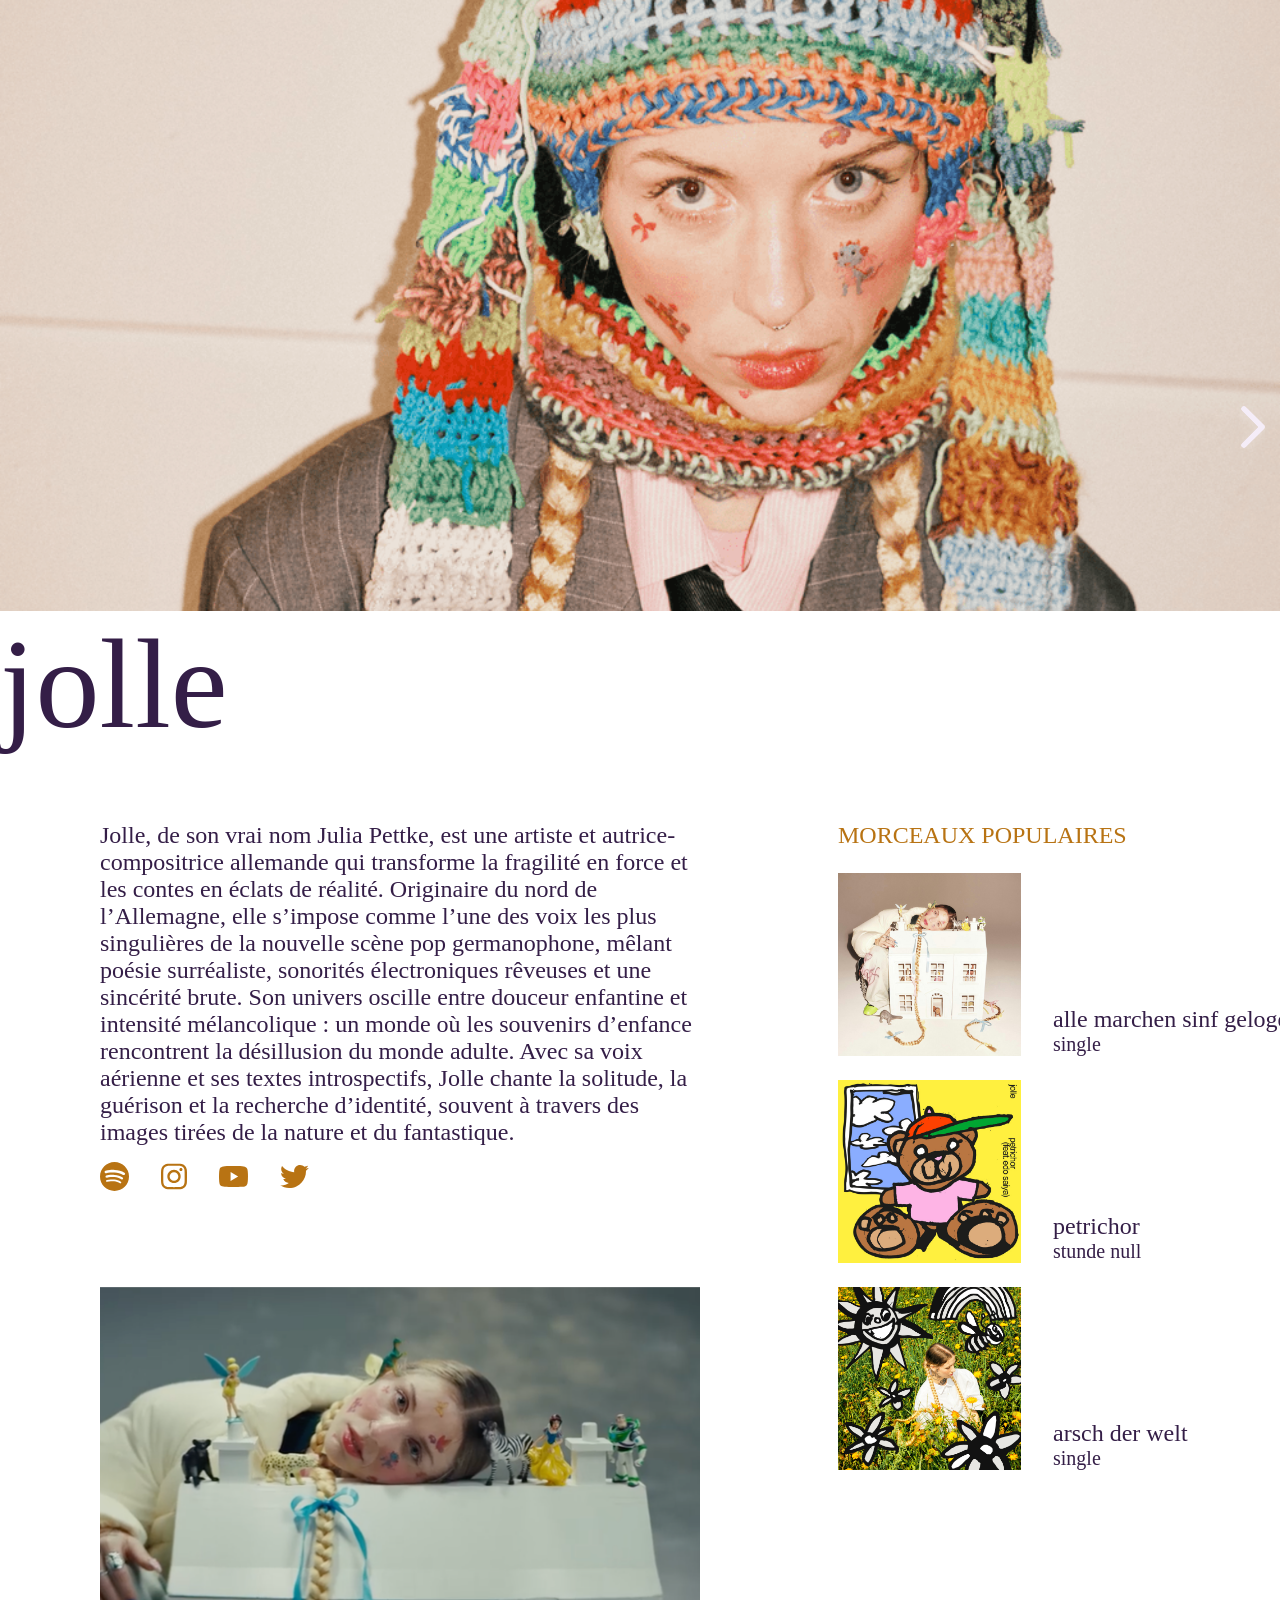
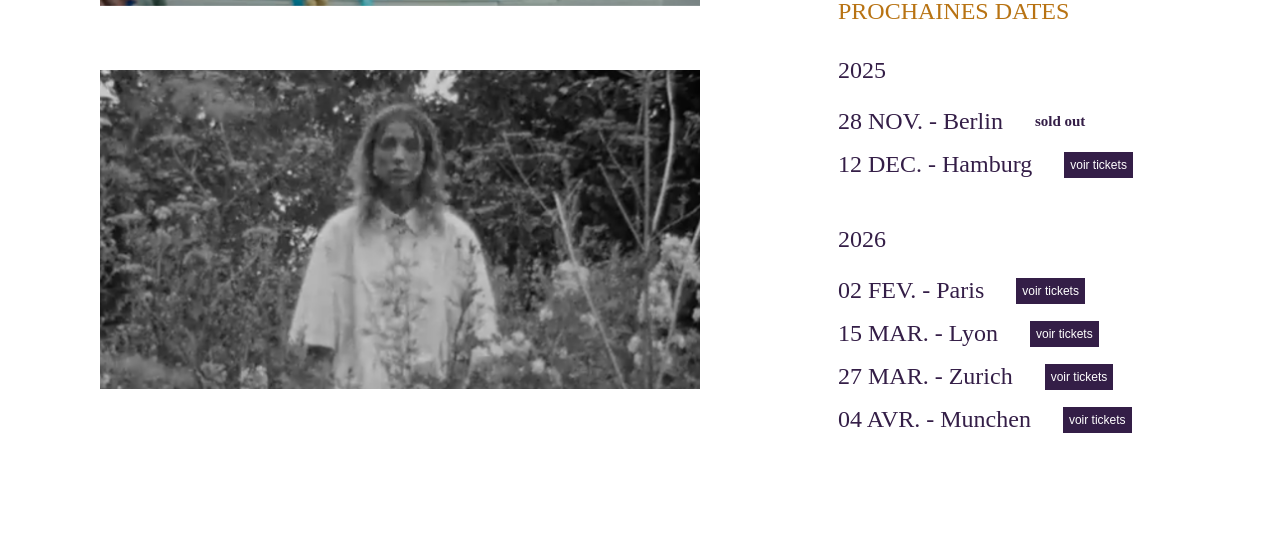
==== src/artiste.html @ 943c688c "deuxième page détails-artiste" ====
<!DOCTYPE html>
<html lang="en">
  <head>
    <meta charset="UTF-8" />
    <meta name="viewport" content="width=device-width, initial-scale=1.0" />
    <title>Document</title>
    <link rel="stylesheet" href="css/main.css" />
  </head>
  <body>
    <include src="./components/nav.html"></include>

    <div class="slider-artiste">
      <img class="presentation" src="img/jolle-artistepage.png" alt="" />
      <div class="infos">
        <img class="next" src="img/arrow.svg" alt="" />
      </div>
      <h2>jolle</h2>
    </div>
    <main class="content-artiste">
      <div class="left">
        <div class="introduction">
          <p>
            Jolle, de son vrai nom Julia Pettke, est une artiste et
            autrice-compositrice allemande qui transforme la fragilité en force
            et les contes en éclats de réalité. Originaire du nord de
            l’Allemagne, elle s’impose comme l’une des voix les plus singulières
            de la nouvelle scène pop germanophone, mêlant poésie surréaliste,
            sonorités électroniques rêveuses et une sincérité brute. Son univers
            oscille entre douceur enfantine et intensité mélancolique : un monde
            où les souvenirs d’enfance rencontrent la désillusion du monde
            adulte. Avec sa voix aérienne et ses textes introspectifs, Jolle
            chante la solitude, la guérison et la recherche d’identité, souvent
            à travers des images tirées de la nature et du fantastique.
          </p>
          <div class="reseaux">
            <img src="img/orange/spotify-orange.svg" alt="" />
            <img src="img/orange/instagram-orange.svg" alt="" />
            <img src="img/orange/youtube-orange.svg" alt="" />
            <img src="img/orange/twitter-orange.svg" alt="" />
          </div>
        </div>
        <div class="clips">
          <img src="img/clip1.png" alt="" />
          <img src="img/clip2.png" alt="" />
        </div>
      </div>

      <div class="right">
        <div class="morceaux">
          <h1>morceaux populaires</h1>
          <div class="gelogen">
            <img src="img/cover-gelogen.jpg" alt="" />
            <div class="name">
              <p class="title">alle marchen sinf gelogen</p>
              <p class="type">single</p>
            </div>
          </div>

          <div class="petrichor">
            <img src="img/cover-petrichor.jpg" alt="" />
            <div class="name">
              <p class="title">petrichor</p>
              <p class="type">stunde null</p>
            </div>
          </div>

          <div class="arsch">
            <img src="img/cover-arsch.jpg" alt="" />
            <div class="name">
              <p class="title">arsch der welt</p>
              <p class="type">single</p>
            </div>
          </div>
        </div>
        <div class="date">
          <h1>prochaines dates</h1>

          <div class="dates-complete">
            <h2 class="annee">2025</h2>

            <div class="infos-tickets">
              <h3 class="lieu">28 NOV. - Berlin</h3>
              <h3 class="sold-out">sold out</h3>
            </div>

            <div class="infos-tickets">
              <h3 class="lieu">12 DEC. - Hamburg</h3>
              <h3 class="tickets">voir tickets</h3>
            </div>

            <h2 class="annee">2026</h2>
            <div class="infos-tickets">
              <h3 class="lieu">02 FEV. - Paris</h3>
              <h3 class="tickets">voir tickets</h3>
            </div>

            <div class="infos-tickets">
              <h3 class="lieu">15 MAR. - Lyon</h3>
              <h3 class="tickets">voir tickets</h3>
            </div>

            <div class="infos-tickets">
              <h3 class="lieu">27 MAR. - Zurich</h3>
              <h3 class="tickets">voir tickets</h3>
            </div>

            <div class="infos-tickets">
              <h3 class="lieu">04 AVR. - Munchen</h3>
              <h3 class="tickets">voir tickets</h3>
            </div>
          </div>
        </div>
      </div>
    </main>
  </body>
</html>
---- src/css/main.css ----
* {
  box-sizing: border-box;
  margin: 0;
  padding: 0;
}

a {
  color: inherit;
}

img,
video {
  display: block;
}

body {
  font-family: "Antique Legacy Trial";
}

.menu {
  display: flex;
  flex-direction: row;
  align-items: center;
  gap: 32px;
}

.nav {
  display: flex;
  flex-direction: row;
  align-items: center;
  justify-content: space-between;
  margin: 16px 15px 32px 15px;
}

.nav img {
  width: 118px;
}

p {
  color: #341e47;
  font-size: 24px;
  font-weight: 400;
}

.icons {
  display: flex;
  gap: 16px;
}

.icons img {
  width: 24px;
}

.slider {
  position: relative;
}

.slider .artiste {
  width: 100%;
  object-fit: cover;
  height: 611px;
  object-position: top;
  overflow: hidden;
}

.slider .artiste {
  width: 100%;
  object-fit: cover;
  display: block;
}

.slider .info {
  display: flex;
  flex-direction: column;
  gap: 128px;
  align-items: end;
  position: absolute;
  top: 50%;
  right: 0px;
  margin: 0px 15px;
}

.slider h1 {
  color: #f5edf8;
  font-family: "Antique Legacy Trial";
  font-size: 128px;
  text-transform: uppercase;
  font-weight: 700;
}

main {
  margin: 96px 15px 0px 0px;
}
.content h2 {
  color: var(--Colors-violet-dark, #341e47);
  font-family: "Antique Legacy Trial";
  font-size: var(--Text-40, 40px);
  font-weight: 250;
  text-transform: uppercase;
  margin-bottom: 32px;
  padding: 24px 32px 2px 15px;
  width: 384px;
  background-color: var(--Colors-violet-light, #f5edf8);
}

.jolle,
.cary,
.skuff,
.diep,
.mariybu,
.yetundey,
.satarii,
.mimii {
  display: flex;
  flex-direction: column;
  max-width: 699px;
}

.skuff,
.diep,
.mariybu,
.yetundey {
  max-width: 345px;
  font-size: 56px;
  margin: 0px 0px 75px 0px;
}

.bottom,
.top {
  display: flex;
  gap: 8px;
}

.artistes {
  display: flex;
  gap: 8px;
  justify-content: space-between;
  margin-left: 15px;
  position: relative;
}

.content h3 {
  color: var(--Colors-violet-dark, #341e47);
  font-family: "Void Trial";
  font-weight: 700;
  margin: 0px;
}

.jolle,
.satarii {
  font-size: 128px;
  margin: 0px 0px 64px 0px;
}

.cary,
.mimii {
  font-size: 96px;
  text-transform: uppercase;
  margin: 0px 0px 56px 0px;
}

.satarii {
  text-transform: uppercase;
}

.jolle h3 {
  padding-left: 30px;
}

.background {
  position: absolute;
  width: 100%;
  height: 100%;
  z-index: -1;
  top: 99%;
}

.contact .icons {
  display: flex;
  gap: 8px;
  align-items: center;
}

.contact {
  display: flex;
  flex-direction: column;
  gap: 16px;
}

.ecoute .icons {
  display: flex;
  gap: 8px;
  align-items: center;
}

.ecoute {
  display: flex;
  flex-direction: column;
  gap: 16px;
}

.news {
  display: flex;
  flex-direction: column;
  gap: 16px;
}

.politique {
  display: flex;
  flex-direction: column;
}

footer {
  padding: 56px 100px 128px 100px;
  background-color: #341e47;
  display: flex;
  justify-content: space-evenly;
  font-family: Helvetica;
  font-size: 16px;
  font-weight: 200;
  text-transform: uppercase;
}

footer p {
  color: var(--Colors-violet-light, #f5edf8);
  font-size: 16px;
}

footer .icons img {
  width: 20px;
}

.email {
  color: var(--Colors-violet-light, #f5edf8);
  font-family: Helvetica;
  font-size: 14px;
  font-weight: 400;
  gap: 0px;
}

button {
  border: none;
  background-color: #f5edf8;
  padding: 4px;
  color: #341e47;
}

input {
  border: #f5edf8 1px solid;
  padding: 3px;
  background-color: #341e47;
  color: #f5edf8;
}

.slider-artiste {
  margin: 0px;
}

.slider-artiste .presentation {
  width: 100%;
  object-fit: cover;
  height: 611px;
  object-position: top 60%;
  overflow: hidden;
}

.slider-artiste .presentation {
  width: 100%;
  object-fit: cover;
  display: block;
  position: relative;
}

.infos {
  display: flex;
  flex-direction: column;
  gap: 128px;
  align-items: end;
  position: absolute;
  top: 45%;
  right: 0px;
  margin: 0px 15px;
}

.content-artiste {
  margin: 64px 100px 100px 100px;
}

.slider-artiste h2 {
  color: var(--Colors-violet-dark, #341e47);
  font-family: "Void Trial";
  font-size: var(--Spaces-128, 128px);
  font-weight: 400;
}

.content-artiste p {
  width: 601px;
  color: var(--Colors-violet-dark, #341e47);
  font-family: "Antique Legacy Trial";
  font-size: var(--Text-24, 24px);
  font-weight: 300;
}

.reseaux {
  display: flex;
  gap: 32px;
}

.introduction {
  display: flex;
  flex-direction: column;
  gap: 16px;
}

.clips img {
  width: 600px;
}

.clips {
  display: flex;
  flex-direction: column;
  gap: 64px;
}

.left {
  display: flex;
  flex-direction: column;
  gap: 96px;
}

.gelogen img,
.petrichor img,
.arsch img {
  width: 183px;
}

.gelogen,
.petrichor,
.arsch {
  display: flex;
  align-items: end;
  gap: 32px;
}

.morceaux .title {
  color: var(--Colors-violet-dark, #341e47);
  font-family: "Antique Legacy Trial";
  font-size: 24px;
  font-style: normal;
  font-weight: 300;
  line-height: normal;
}

.morceaux .type {
  color: var(--Colors-violet-dark, #341e47);
  font-family: "Antique Legacy Trial";
  font-size: 20px;
  font-style: normal;
  font-weight: 300;
  line-height: normal;
}

.morceaux {
  display: flex;
  flex-direction: column;
  gap: 24px;
}

.morceaux h1 {
  color: var(--Colors-orange, #b87313);
  font-family: "Antique Legacy Trial";
  font-size: var(--Text-24, 24px);
  font-weight: 300;
  text-transform: uppercase;
}

.date h1 {
  color: var(--Colors-orange, #b87313);
  font-family: "Antique Legacy Trial";
  font-size: var(--Text-24, 24px);
  font-weight: 300;
  text-transform: uppercase;
}

.annee {
  color: var(--Colors-violet-dark, #341e47);
  font-family: "Antique Legacy Trial";
  font-size: var(--Text-24, 24px);
  font-weight: 450;
  text-transform: uppercase;
  margin: 32px 0px 8px 0px;
}

.infos-tickets {
  display: flex;
  align-items: center;
  gap: 32px;
}

.lieu {
  color: var(--Colors-violet-dark, #341e47);
  font-family: "Antique Legacy Trial";
  font-size: var(--Text-24, 24px);
  font-weight: 400;
}

.sold-out {
  color: var(--Colors-violet-dark, #341e47);
  font-family: "Antique Legacy Trial";
  font-size: 15px;
  font-style: normal;
  font-weight: 700;
  line-height: normal;
}

.tickets {
  color: var(--Colors-background, #fff);
  font-family: Helvetica;
  font-size: 12px;
  font-weight: 400;
  padding: 6px;
  background-color: #341e47;
}

.dates-complete {
  display: flex;
  flex-direction: column;
  gap: 16px;
}

.right {
  display: flex;
  flex-direction: column;
  gap: 128px;
}

.content-artiste {
  display: flex;
  gap: 137px;
}
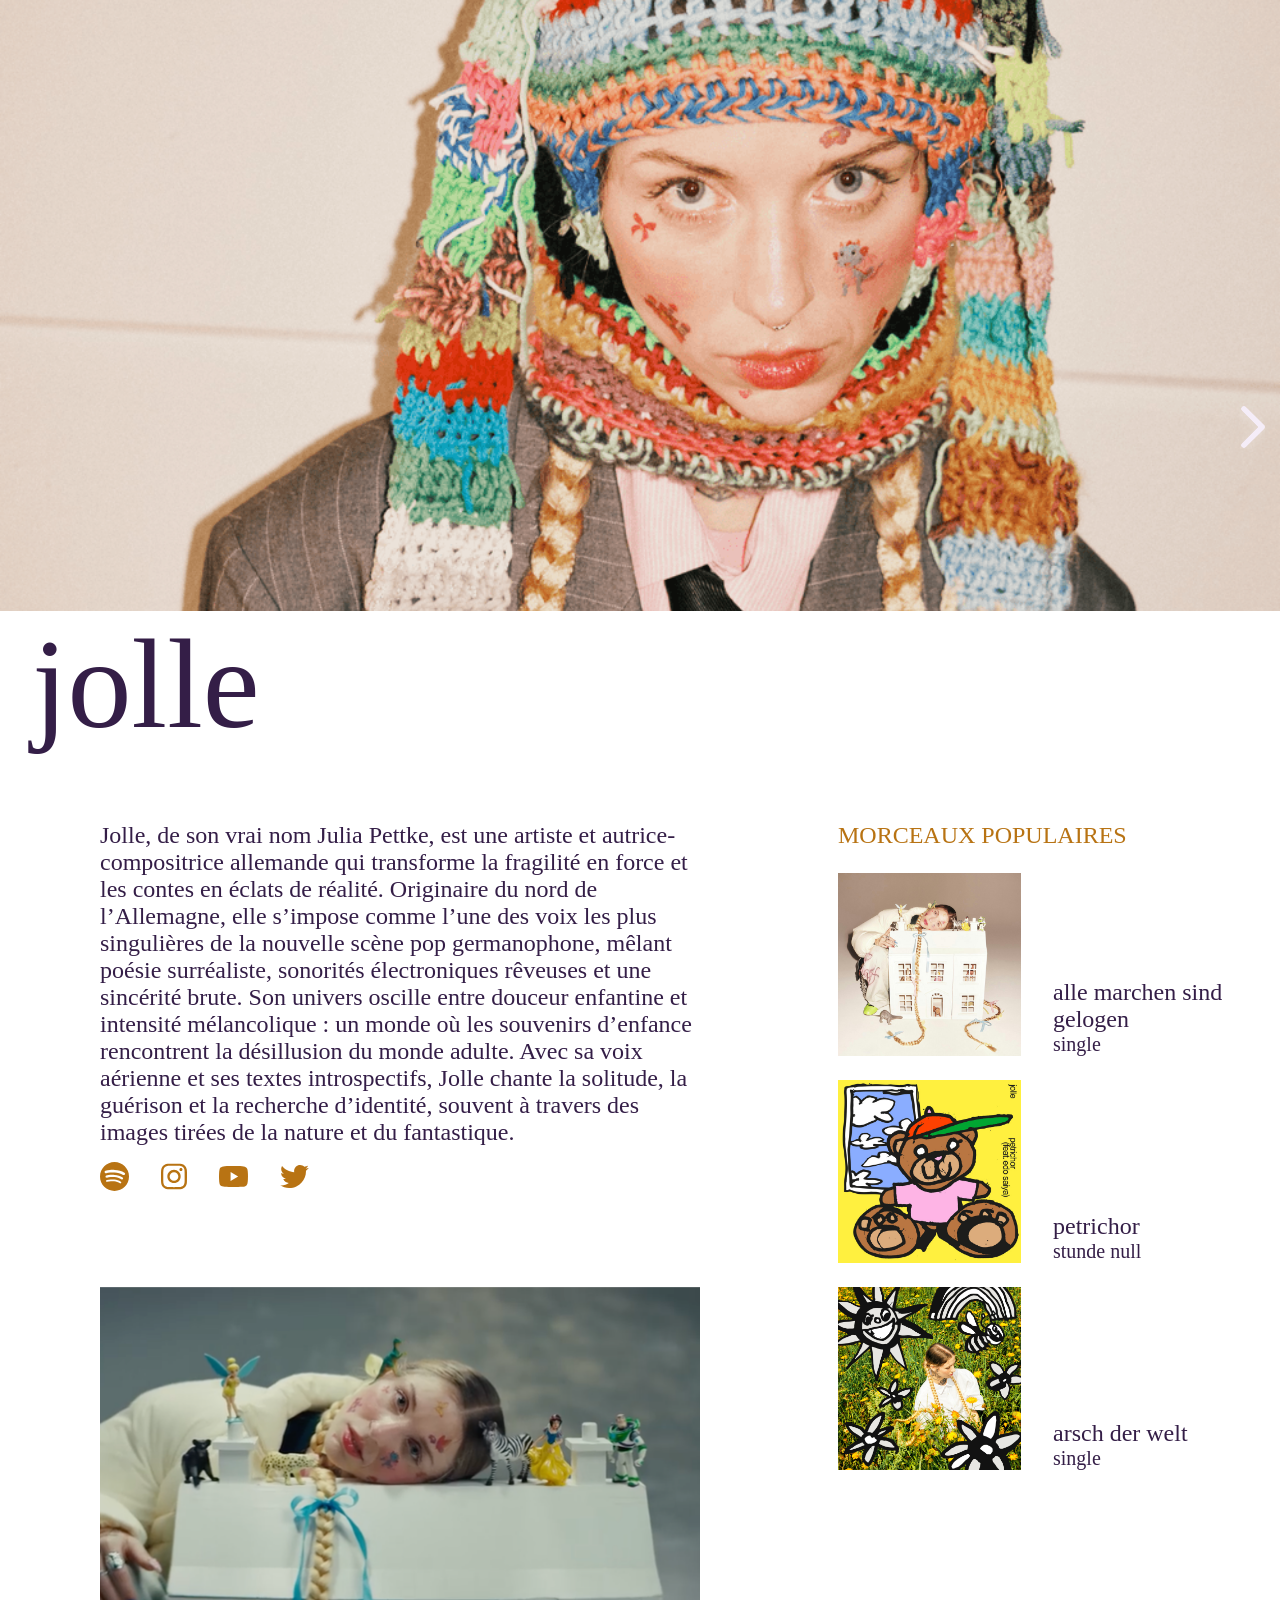
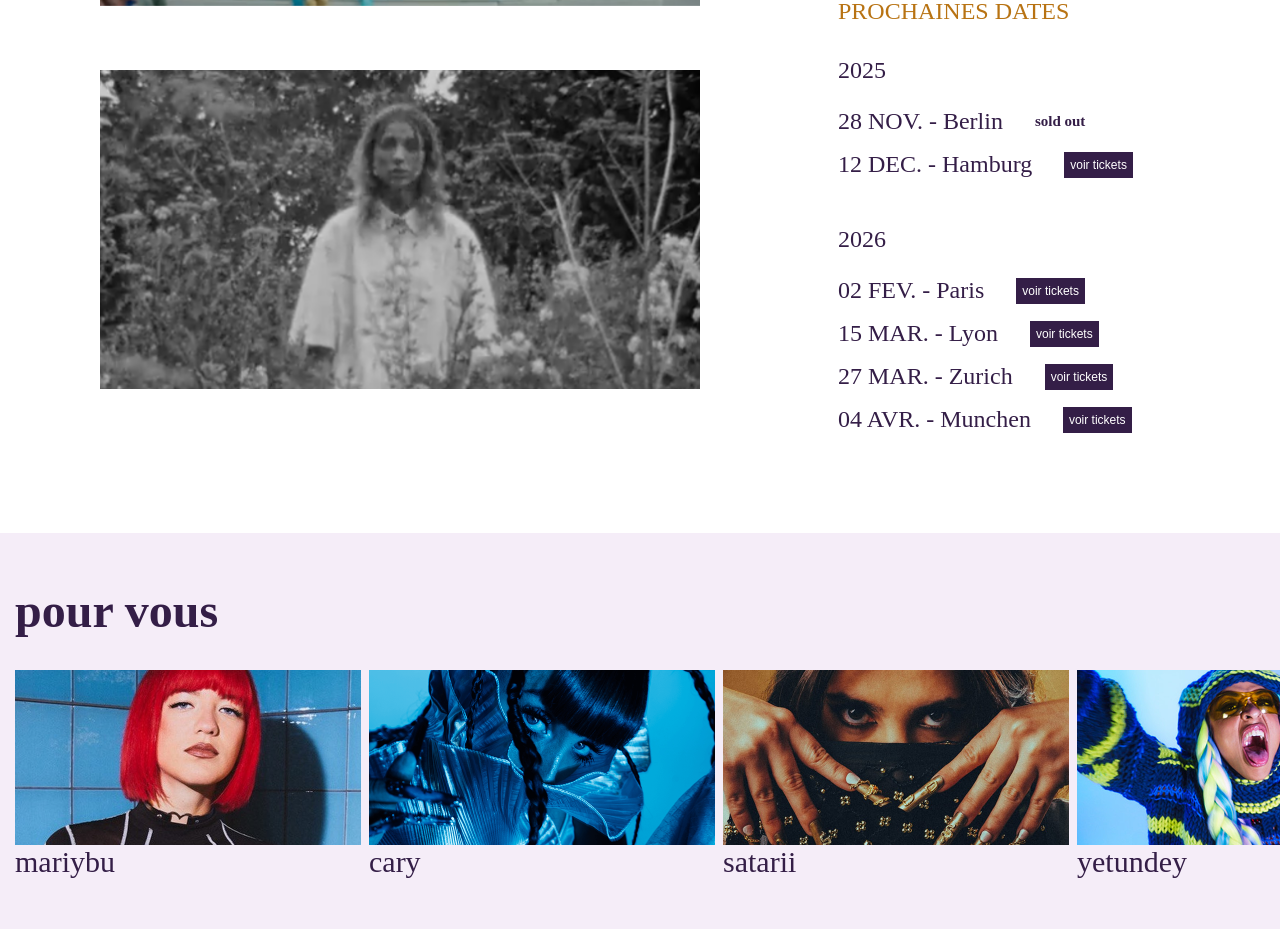
==== commit 9c9d7d04: "fini de poser les éléments page détails-artiste" ====
--- a/src/artiste.html
+++ b/src/artiste.html
@@ -51,7 +51,7 @@
           <div class="gelogen">
             <img src="img/cover-gelogen.jpg" alt="" />
             <div class="name">
-              <p class="title">alle marchen sinf gelogen</p>
+              <p class="title">alle marchen sind gelogen</p>
               <p class="type">single</p>
             </div>
           </div>
@@ -112,5 +112,28 @@
         </div>
       </div>
     </main>
+    <div class="pour-vous">
+      <h1 class="pv">pour vous</h1>
+      <div class="pv-artistes">
+        <div class="artiste-pv">
+          <img src="img/pour-vous/pv-mariybu.png" alt="" />
+          <h3 class="nom-artiste">mariybu</h3>
+        </div>
+        <div class="artiste-pv">
+          <img src="img/pour-vous/cary-pv.png" alt="" />
+          <h3 class="nom-artiste">cary</h3>
+        </div>
+        <div class="artiste-pv">
+          <img src="img/pour-vous/satarii-pv.png" alt="" />
+          <h3 class="nom-artiste">satarii</h3>
+        </div>
+        <div class="artiste-pv">
+          <img src="img/pour-vous/yetundey-pv.png" alt="" />
+          <h3 class="nom-artiste">yetundey</h3>
+        </div>
+      </div>
+    </div>
+
+    <include src="./components/footer.html"></include>
   </body>
 </html>
--- a/src/css/main.css
+++ b/src/css/main.css
@@ -139,11 +139,13 @@
   position: relative;
 }
 
-.content h3 {
+.content h3,
+.jolle a {
   color: var(--Colors-violet-dark, #341e47);
   font-family: "Void Trial";
   font-weight: 700;
   margin: 0px;
+  text-decoration: none;
 }
 
 .jolle,
@@ -163,7 +165,7 @@
   text-transform: uppercase;
 }
 
-.jolle h3 {
+.jolle a {
   padding-left: 30px;
 }
 
@@ -211,7 +213,8 @@
 }
 
 footer {
-  padding: 56px 100px 128px 100px;
+  padding: 56px 0px 128px 0px;
+
   background-color: #341e47;
   display: flex;
   justify-content: space-evenly;
@@ -291,6 +294,7 @@
   font-family: "Void Trial";
   font-size: var(--Spaces-128, 128px);
   font-weight: 400;
+  margin-left: 32px;
 }
 
 .content-artiste p {
@@ -349,6 +353,7 @@
   font-style: normal;
   font-weight: 300;
   line-height: normal;
+  max-width: 245px;
 }
 
 .morceaux .type {
@@ -438,3 +443,42 @@
   display: flex;
   gap: 137px;
 }
+
+.artiste-pv {
+  display: flex;
+  flex-direction: column;
+  width: 346px;
+}
+
+.pv-artistes {
+  display: flex;
+  gap: 8px;
+  margin: 0px 15px;
+}
+
+.pour-vous {
+  display: flex;
+  flex-direction: column;
+  gap: 32px;
+  padding: 50px 0px;
+  background-color: #f5edf8;
+}
+
+.nom-artiste {
+  color: var(--Colors-violet-dark, #341e47);
+  font-family: "Void Trial";
+  font-size: 30px;
+  font-style: normal;
+  font-weight: 400;
+  line-height: normal;
+}
+
+.pv {
+  color: var(--Colors-violet-dark, #341e47);
+  font-family: "Antique Legacy Trial";
+  font-size: var(--Spaces-48, 48px);
+  font-style: normal;
+  font-weight: 600;
+  line-height: normal;
+  margin: 0px 15px;
+}
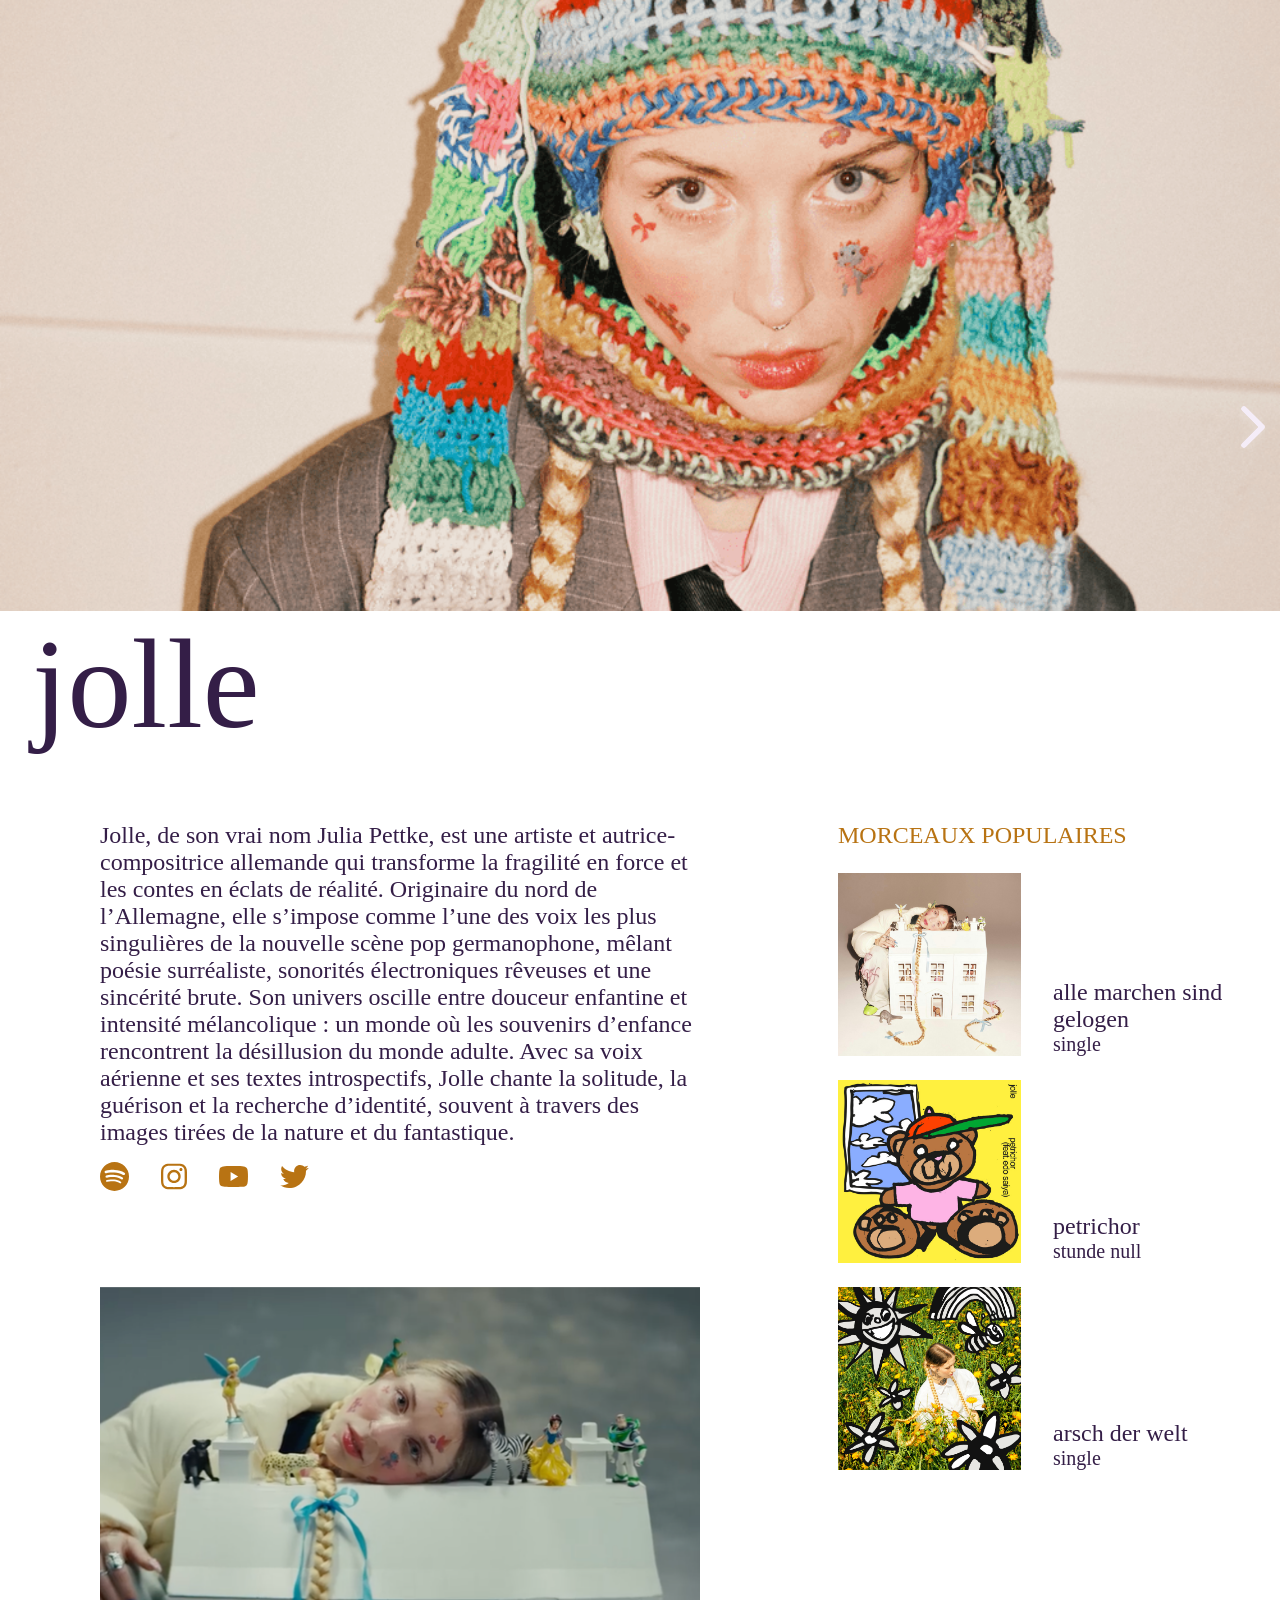
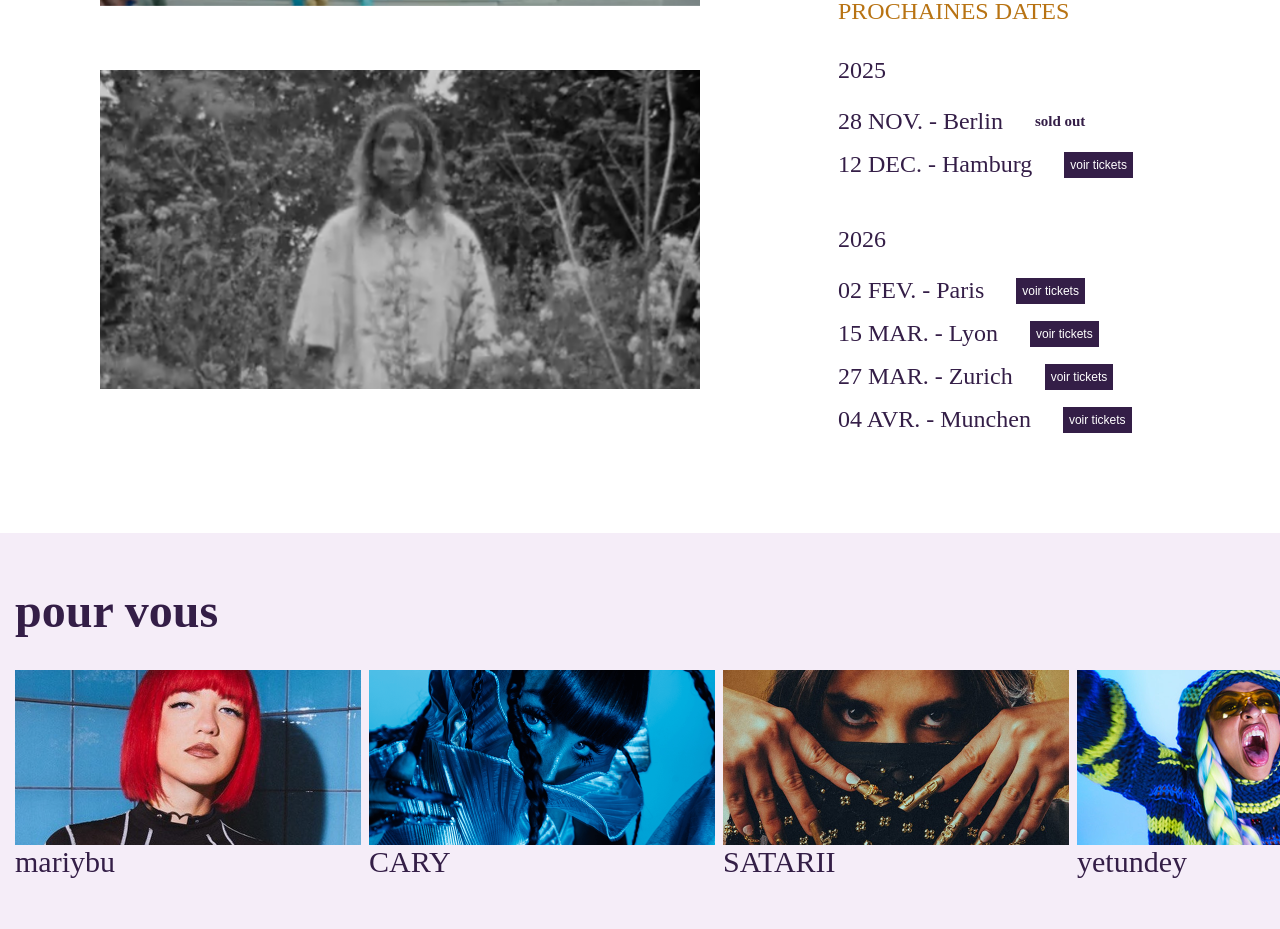
==== commit 1bbabf88: "détails mise en page" ====
--- a/src/artiste.html
+++ b/src/artiste.html
@@ -17,7 +17,7 @@
       <h2>jolle</h2>
     </div>
     <main class="content-artiste">
-      <div class="left">
+      <div class="left-artistes">
         <div class="introduction">
           <p>
             Jolle, de son vrai nom Julia Pettke, est une artiste et
@@ -45,7 +45,7 @@
         </div>
       </div>
 
-      <div class="right">
+      <div class="right-artistes">
         <div class="morceaux">
           <h1>morceaux populaires</h1>
           <div class="gelogen">
@@ -121,11 +121,11 @@
         </div>
         <div class="artiste-pv">
           <img src="img/pour-vous/cary-pv.png" alt="" />
-          <h3 class="nom-artiste">cary</h3>
+          <h3 class="nom-artiste">CARY</h3>
         </div>
         <div class="artiste-pv">
           <img src="img/pour-vous/satarii-pv.png" alt="" />
-          <h3 class="nom-artiste">satarii</h3>
+          <h3 class="nom-artiste">SATARII</h3>
         </div>
         <div class="artiste-pv">
           <img src="img/pour-vous/yetundey-pv.png" alt="" />
--- a/src/css/main.css
+++ b/src/css/main.css
@@ -148,7 +148,7 @@
   text-decoration: none;
 }
 
-.jolle,
+.jolle a,
 .satarii {
   font-size: 128px;
   margin: 0px 0px 64px 0px;
@@ -167,6 +167,7 @@
 
 .jolle a {
   padding-left: 30px;
+  margin-bottom: 89px;
 }
 
 .background {
@@ -174,7 +175,7 @@
   width: 100%;
   height: 100%;
   z-index: -1;
-  top: 99%;
+  top: 145%;
 }
 
 .contact .icons {
@@ -326,7 +327,7 @@
   gap: 64px;
 }
 
-.left {
+.left-artistes {
   display: flex;
   flex-direction: column;
   gap: 96px;
@@ -433,7 +434,7 @@
   gap: 16px;
 }
 
-.right {
+.right-artistes {
   display: flex;
   flex-direction: column;
   gap: 128px;
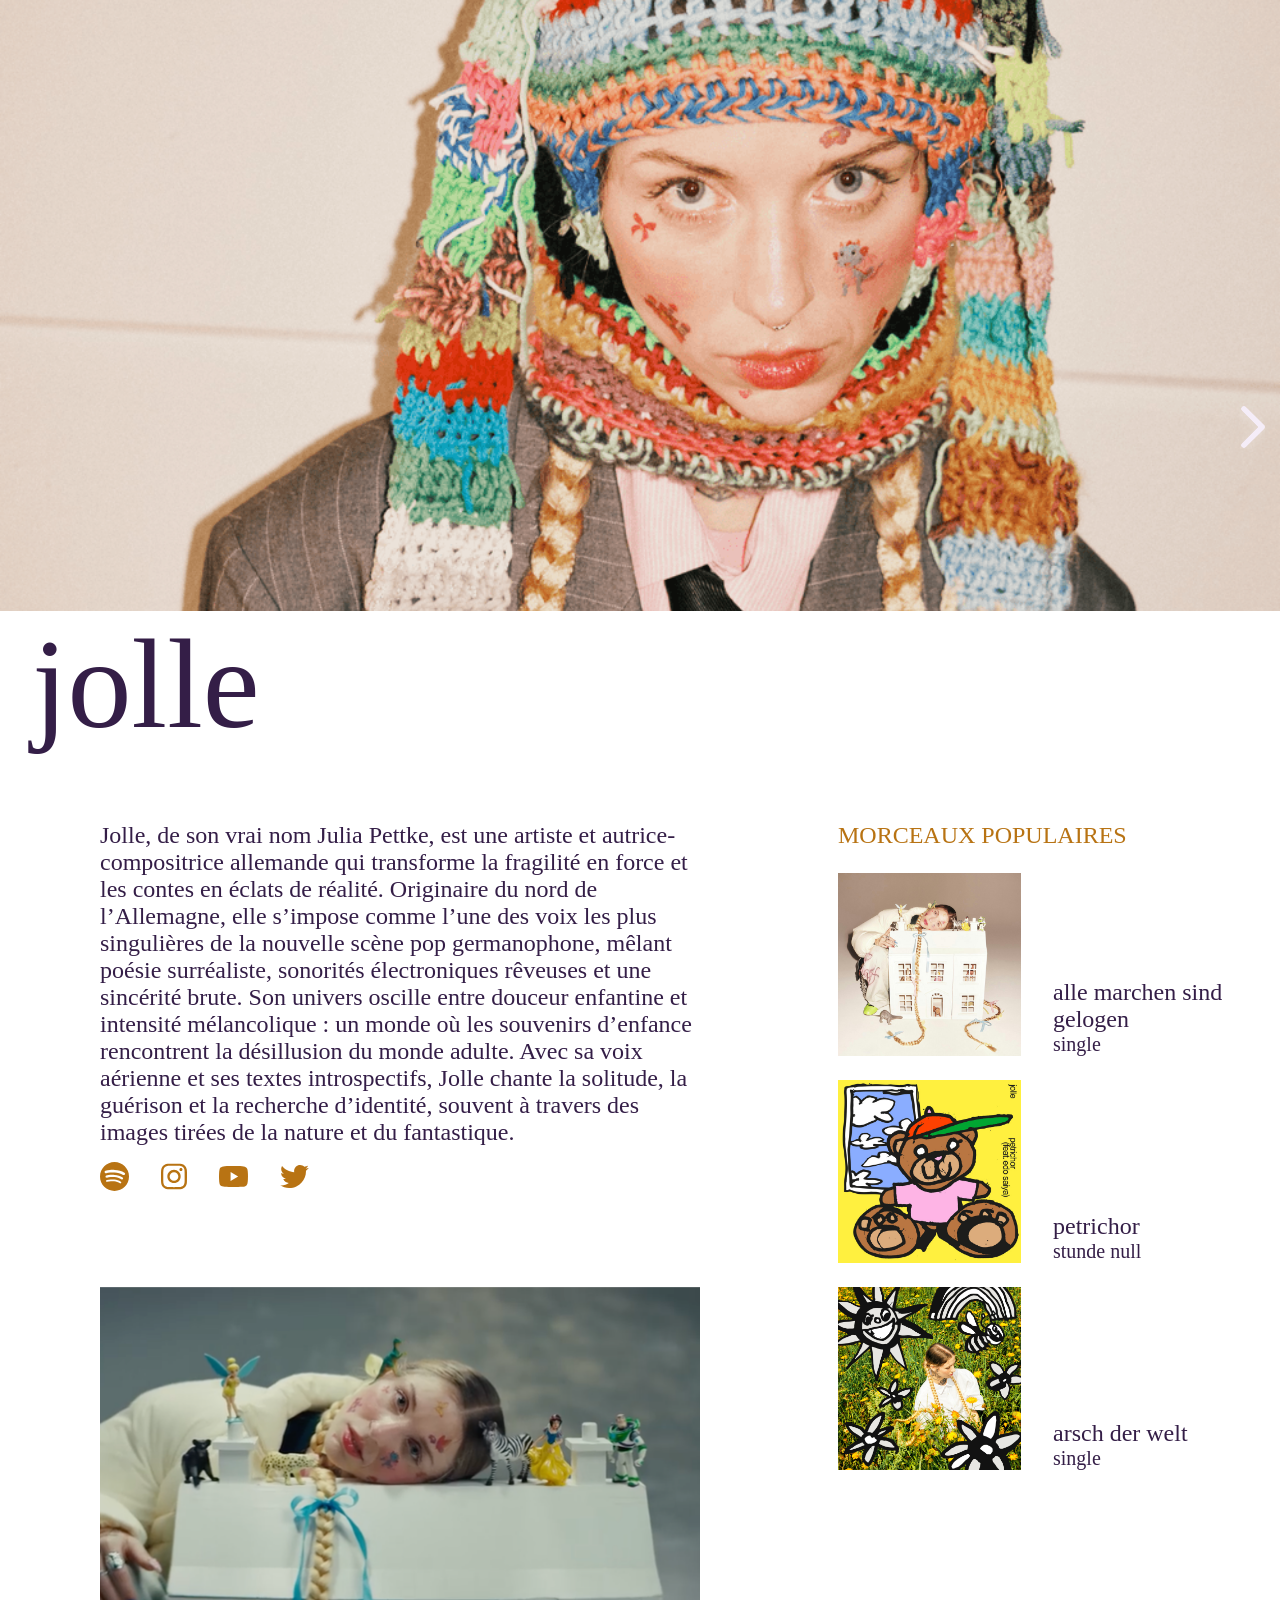
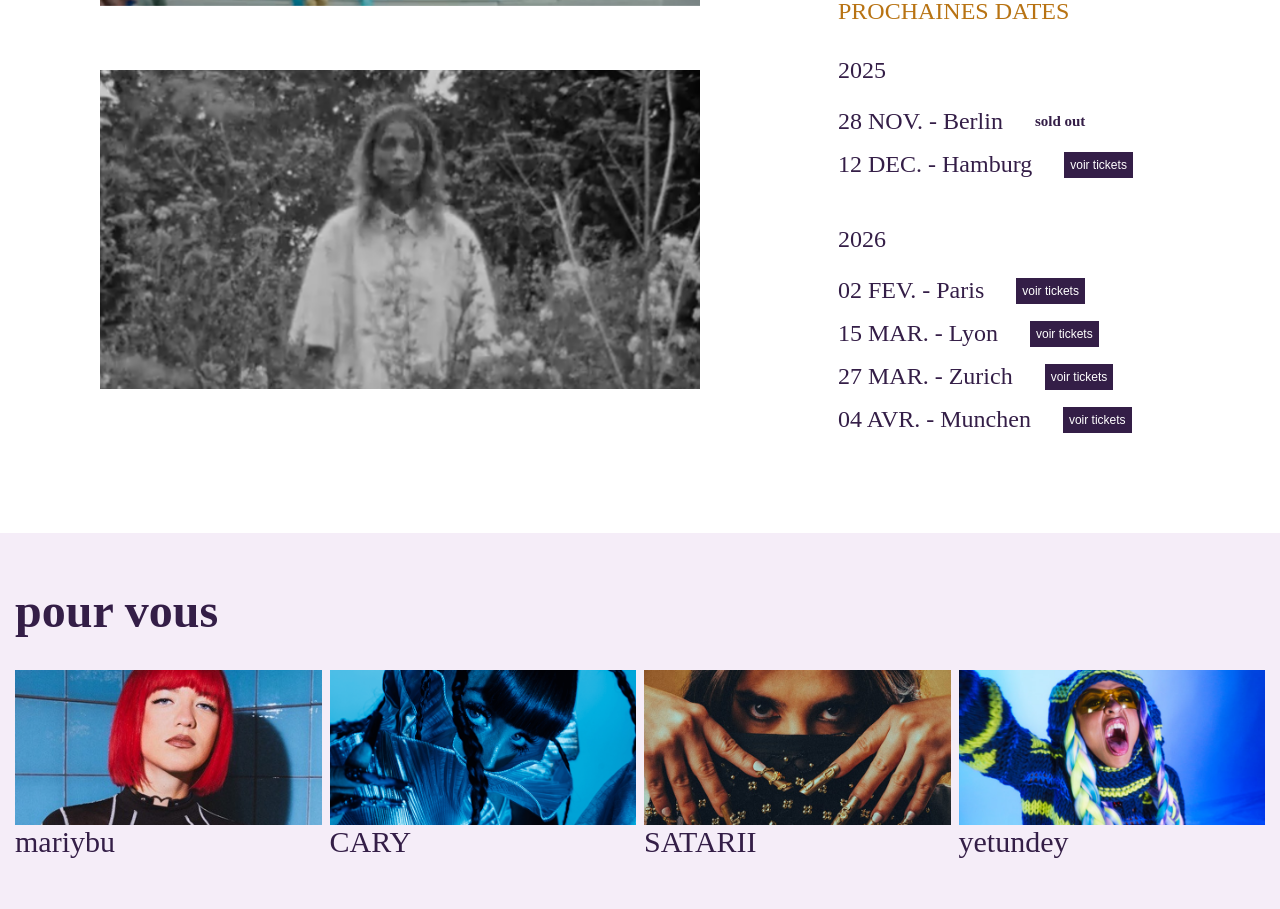
==== commit 2429d63f: "images responsive" ====
--- a/src/artiste.html
+++ b/src/artiste.html
@@ -128,7 +128,7 @@
           <h3 class="nom-artiste">SATARII</h3>
         </div>
         <div class="artiste-pv">
-          <img src="img/pour-vous/yetundey-pv.png" alt="" />
+          <img src="img/pour-vous/yetundey-pv2.png" alt="" />
           <h3 class="nom-artiste">yetundey</h3>
         </div>
       </div>
--- a/src/css/main.css
+++ b/src/css/main.css
@@ -101,6 +101,18 @@
   padding: 24px 32px 2px 15px;
   width: 384px;
   background-color: var(--Colors-violet-light, #f5edf8);
+}
+
+.jolle a img,
+.cary img,
+.skuff img,
+.diep img,
+.mariybu img,
+.yetundey img,
+.satarii img,
+.mimii img {
+  width: 100%;
+  height: auto;
 }
 
 .jolle,
@@ -113,14 +125,14 @@
 .mimii {
   display: flex;
   flex-direction: column;
-  max-width: 699px;
+  width: 100%;
 }
 
 .skuff,
 .diep,
 .mariybu,
 .yetundey {
-  max-width: 345px;
+  max-width: 100%;
   font-size: 56px;
   margin: 0px 0px 75px 0px;
 }
@@ -134,9 +146,8 @@
 .artistes {
   display: flex;
   gap: 8px;
-  justify-content: space-between;
+  justify-content: center;
   margin-left: 15px;
-  position: relative;
 }
 
 .content h3,
@@ -148,10 +159,8 @@
   text-decoration: none;
 }
 
-.jolle a,
-.satarii {
-  font-size: 128px;
-  margin: 0px 0px 64px 0px;
+.jolle a img {
+  max-width: 100%;
 }
 
 .cary,
@@ -163,19 +172,32 @@
 
 .satarii {
   text-transform: uppercase;
-}
-
-.jolle a {
+  font-size: 128px;
+  margin: 0px 0px 64px 0px;
+}
+
+.jolle a .lien-nom {
+  margin-bottom: 89px;
   padding-left: 30px;
-  margin-bottom: 89px;
-}
-
-.background {
+  font-size: 128px;
+}
+
+.jolle {
+  position: relative;
+}
+
+.bg-square-container {
+  position: relative;
+}
+
+.bg-square-violet {
   position: absolute;
-  width: 100%;
-  height: 100%;
+  background-color: hsla(284, 44%, 95%, 1);
+  top: 21%;
+  left: 0;
+  right: 10%;
+  bottom: 5%;
   z-index: -1;
-  top: 145%;
 }
 
 .contact .icons {
@@ -214,15 +236,14 @@
 }
 
 footer {
-  padding: 56px 0px 128px 0px;
-
   background-color: #341e47;
   display: flex;
-  justify-content: space-evenly;
+  justify-content: space-between;
   font-family: Helvetica;
   font-size: 16px;
   font-weight: 200;
   text-transform: uppercase;
+  padding: 56px 100px 128px 100px;
 }
 
 footer p {
@@ -448,13 +469,24 @@
 .artiste-pv {
   display: flex;
   flex-direction: column;
-  width: 346px;
+  max-width: 100%;
 }
 
 .pv-artistes {
-  display: flex;
+  display: grid;
+  grid-template-columns: 1fr 1fr 1fr 1fr;
   gap: 8px;
-  margin: 0px 15px;
+  justify-content: center;
+  padding: 0px 15px;
+}
+
+.pv-artistes img {
+  width: 100%;
+  height: auto;
+}
+
+.pv-artistes {
+  width: 100%;
 }
 
 .pour-vous {
@@ -469,17 +501,13 @@
   color: var(--Colors-violet-dark, #341e47);
   font-family: "Void Trial";
   font-size: 30px;
-  font-style: normal;
   font-weight: 400;
-  line-height: normal;
 }
 
 .pv {
   color: var(--Colors-violet-dark, #341e47);
   font-family: "Antique Legacy Trial";
   font-size: var(--Spaces-48, 48px);
-  font-style: normal;
   font-weight: 600;
-  line-height: normal;
   margin: 0px 15px;
 }
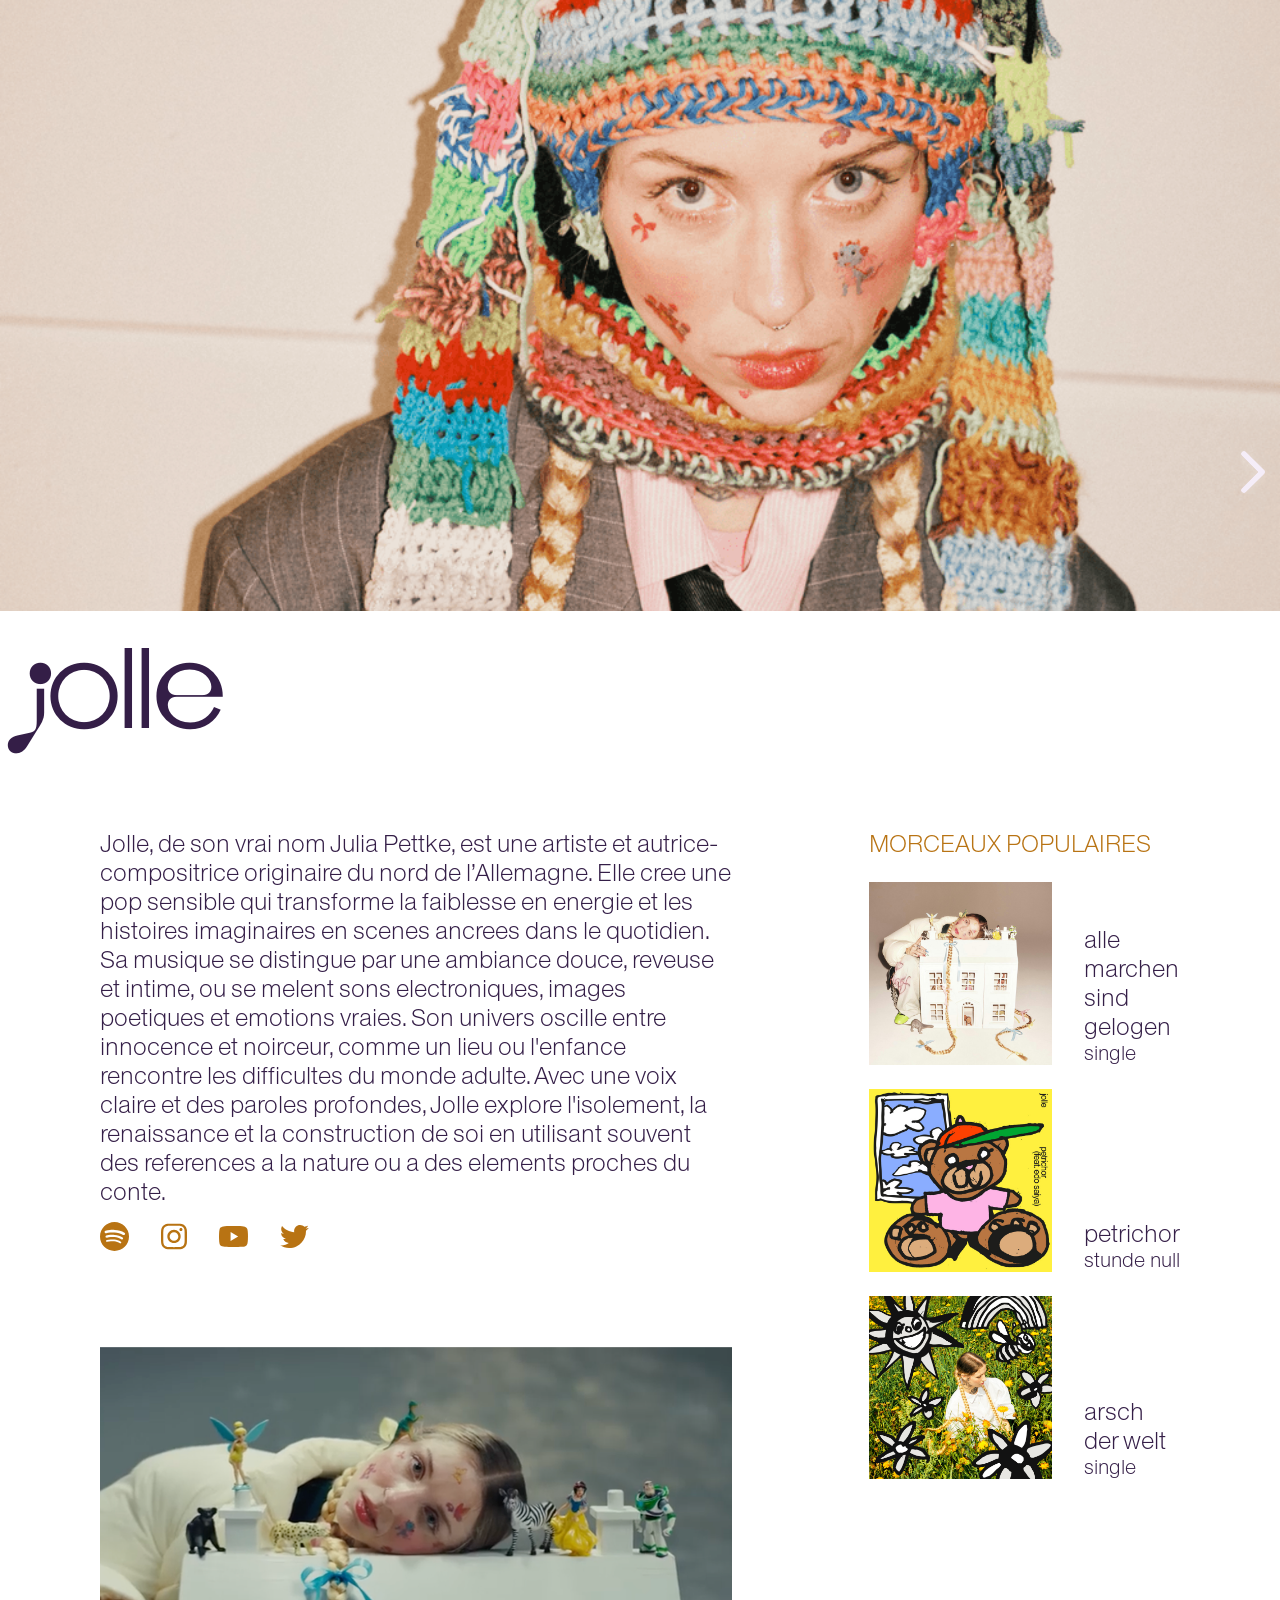
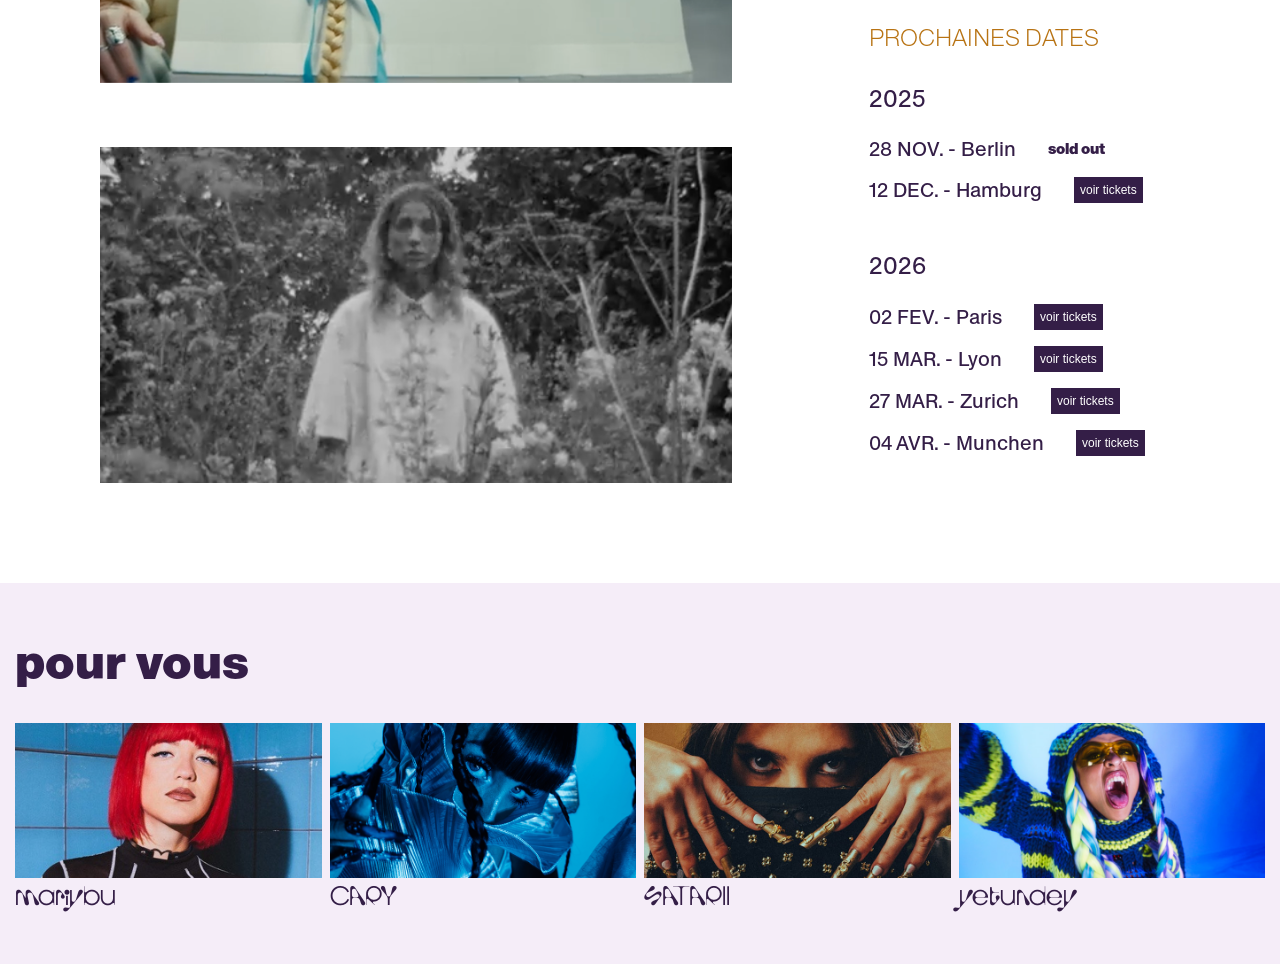
==== commit 3a6e9173: "marges-mobile" ====
--- a/src/artiste.html
+++ b/src/artiste.html
@@ -21,16 +21,16 @@
         <div class="introduction">
           <p>
             Jolle, de son vrai nom Julia Pettke, est une artiste et
-            autrice-compositrice allemande qui transforme la fragilité en force
-            et les contes en éclats de réalité. Originaire du nord de
-            l’Allemagne, elle s’impose comme l’une des voix les plus singulières
-            de la nouvelle scène pop germanophone, mêlant poésie surréaliste,
-            sonorités électroniques rêveuses et une sincérité brute. Son univers
-            oscille entre douceur enfantine et intensité mélancolique : un monde
-            où les souvenirs d’enfance rencontrent la désillusion du monde
-            adulte. Avec sa voix aérienne et ses textes introspectifs, Jolle
-            chante la solitude, la guérison et la recherche d’identité, souvent
-            à travers des images tirées de la nature et du fantastique.
+            autrice-compositrice originaire du nord de l’Allemagne. Elle cree
+            une pop sensible qui transforme la faiblesse en energie et les
+            histoires imaginaires en scenes ancrees dans le quotidien. Sa
+            musique se distingue par une ambiance douce, reveuse et intime, ou
+            se melent sons electroniques, images poetiques et emotions vraies.
+            Son univers oscille entre innocence et noirceur, comme un lieu ou
+            l'enfance rencontre les difficultes du monde adulte. Avec une voix
+            claire et des paroles profondes, Jolle explore l'isolement, la
+            renaissance et la construction de soi en utilisant souvent des
+            references a la nature ou a des elements proches du conte.
           </p>
           <div class="reseaux">
             <img src="img/orange/spotify-orange.svg" alt="" />
--- a/src/css/main.css
+++ b/src/css/main.css
@@ -15,6 +15,40 @@
 
 body {
   font-family: "Antique Legacy Trial";
+}
+
+@font-face {
+  font-family: "Void Trial";
+  src: url("../fonts/Void/Void-Regular/Void-Regular-Trial.otf")
+    format("opentype");
+  font-weight: 400;
+}
+
+@font-face {
+  font-family: "Void Trial";
+  src: url("../fonts/Void/Void-Bold/Void-Bold-Trial.otf") format("opentype");
+  font-weight: 700;
+}
+
+@font-face {
+  font-family: "Antique Legacy Trial";
+  src: url("../fonts/Antique-Legacy/Antique-Legacy-Regular/Antique-Legacy-Regular-Trial.otf")
+    format("opentype");
+  font-weight: 400;
+}
+
+@font-face {
+  font-family: "Antique Legacy Trial";
+  src: url("../fonts/Antique-Legacy/Antique-Legacy-Thin/Antique-Legacy-Thin-Trial.otf")
+    format("opentype");
+  font-weight: 100;
+}
+
+@font-face {
+  font-family: "Antique Legacy Trial";
+  src: url("../fonts/Antique-Legacy/Antique-Legacy-Bold/Antique-Legacy-Bold-Trial.otf")
+    format("opentype");
+  font-weight: 700;
 }
 
 .menu {
@@ -300,9 +334,9 @@
   display: flex;
   flex-direction: column;
   gap: 128px;
-  align-items: end;
+  justify-content: center;
   position: absolute;
-  top: 45%;
+  top: 50%;
   right: 0px;
   margin: 0px 15px;
 }
@@ -320,7 +354,7 @@
 }
 
 .content-artiste p {
-  width: 601px;
+  max-width: 100%;
   color: var(--Colors-violet-dark, #341e47);
   font-family: "Antique Legacy Trial";
   font-size: var(--Text-24, 24px);
@@ -339,7 +373,7 @@
 }
 
 .clips img {
-  width: 600px;
+  width: 100%;
 }
 
 .clips {
@@ -372,19 +406,15 @@
   color: var(--Colors-violet-dark, #341e47);
   font-family: "Antique Legacy Trial";
   font-size: 24px;
-  font-style: normal;
   font-weight: 300;
-  line-height: normal;
-  max-width: 245px;
+  max-width: 100%;
 }
 
 .morceaux .type {
   color: var(--Colors-violet-dark, #341e47);
   font-family: "Antique Legacy Trial";
   font-size: 20px;
-  font-style: normal;
   font-weight: 300;
-  line-height: normal;
 }
 
 .morceaux {
@@ -393,14 +423,7 @@
   gap: 24px;
 }
 
-.morceaux h1 {
-  color: var(--Colors-orange, #b87313);
-  font-family: "Antique Legacy Trial";
-  font-size: var(--Text-24, 24px);
-  font-weight: 300;
-  text-transform: uppercase;
-}
-
+.morceaux h1,
 .date h1 {
   color: var(--Colors-orange, #b87313);
   font-family: "Antique Legacy Trial";
@@ -427,7 +450,7 @@
 .lieu {
   color: var(--Colors-violet-dark, #341e47);
   font-family: "Antique Legacy Trial";
-  font-size: var(--Text-24, 24px);
+  font-size: 20px;
   font-weight: 400;
 }
 
@@ -458,7 +481,7 @@
 .right-artistes {
   display: flex;
   flex-direction: column;
-  gap: 128px;
+  gap: 144px;
 }
 
 .content-artiste {
@@ -511,3 +534,187 @@
   font-weight: 600;
   margin: 0px 15px;
 }
+
+@media screen and (max-width: 768px) {
+  .menu {
+    display: flex;
+    flex-direction: row;
+    align-items: center;
+    gap: 8px;
+  }
+
+  .nav img {
+    width: 70px;
+  }
+
+  p {
+    font-size: 14px;
+  }
+
+  .icons {
+    gap: 8px;
+  }
+
+  .icons img {
+    width: 16px;
+  }
+
+  main {
+    margin: 96px 8px 0px 0px;
+  }
+
+  .content h2 {
+    font-size: 24;
+    font-weight: 250;
+    width: 200px;
+  }
+
+  .artistes {
+    flex-direction: column;
+    margin-left: 8px;
+  }
+
+  .skuff,
+  .diep,
+  .mariybu,
+  .yetundey {
+    font-size: 28px;
+    margin: 0px 0px 32px 0px;
+  }
+
+  .jolle a img {
+    max-width: 100%;
+  }
+
+  .cary,
+  .mimii {
+    font-size: 64px;
+    margin: 0px 0px 36px 0px;
+  }
+
+  .satarii {
+    text-transform: uppercase;
+    font-size: 108px;
+    margin: 0px 0px 48px 0px;
+  }
+
+  .jolle a .lien-nom {
+    margin-bottom: 40px;
+    font-size: 108px;
+  }
+
+  .bg-square-violet {
+    top: 20%;
+    left: 0;
+    right: 12%;
+    bottom: 3%;
+    z-index: -1;
+  }
+
+  footer {
+    flex-direction: column;
+    gap: 24px;
+    padding: 56px 100px 128px 50px;
+  }
+  footer p {
+    font-size: 12px;
+  }
+
+  footer .icons img {
+    width: 16px;
+  }
+
+  .content-artiste {
+    margin: 32px 50px 56px 50px;
+  }
+
+  .content-artiste {
+    flex-direction: column;
+    gap: 108px;
+  }
+
+  .content-artiste p {
+    font-size: 20px;
+  }
+
+  .reseaux {
+    gap: 16px;
+  }
+
+  .clips {
+    gap: 32px;
+  }
+
+  .left-artistes,
+  .right-artistes,
+  .content-artiste {
+    gap: 64px;
+  }
+
+  .gelogen img,
+  .petrichor img,
+  .arsch img {
+    width: 100px;
+  }
+
+  .gelogen,
+  .petrichor,
+  .arsch {
+    gap: 16px;
+  }
+
+  .morceaux .title {
+    font-size: 20px;
+    max-width: 200px;
+  }
+
+  .morceaux .type {
+    font-size: 16px;
+  }
+
+  .morceaux h1,
+  .date h1 {
+    font-size: 20px;
+  }
+
+  .annee {
+    font-size: 20px;
+    margin: 24px 0px 8px 0px;
+  }
+
+  .lieu {
+    font-size: 16;
+  }
+
+  .sold-out {
+    font-size: 16px;
+  }
+
+  .tickets {
+    font-size: 12px;
+  }
+
+  .dates-complete {
+    gap: 12px;
+  }
+
+  .pv-artistes {
+    gap: 4px;
+    padding: 0px 8px;
+  }
+
+  .pour-vous {
+    gap: 20px;
+    padding: 20px 0px;
+  }
+
+  .nom-artiste {
+    font-size: 20px;
+    font-weight: 400;
+  }
+
+  .pv {
+    font-size: 32;
+    margin: 0px 8px;
+  }
+}
